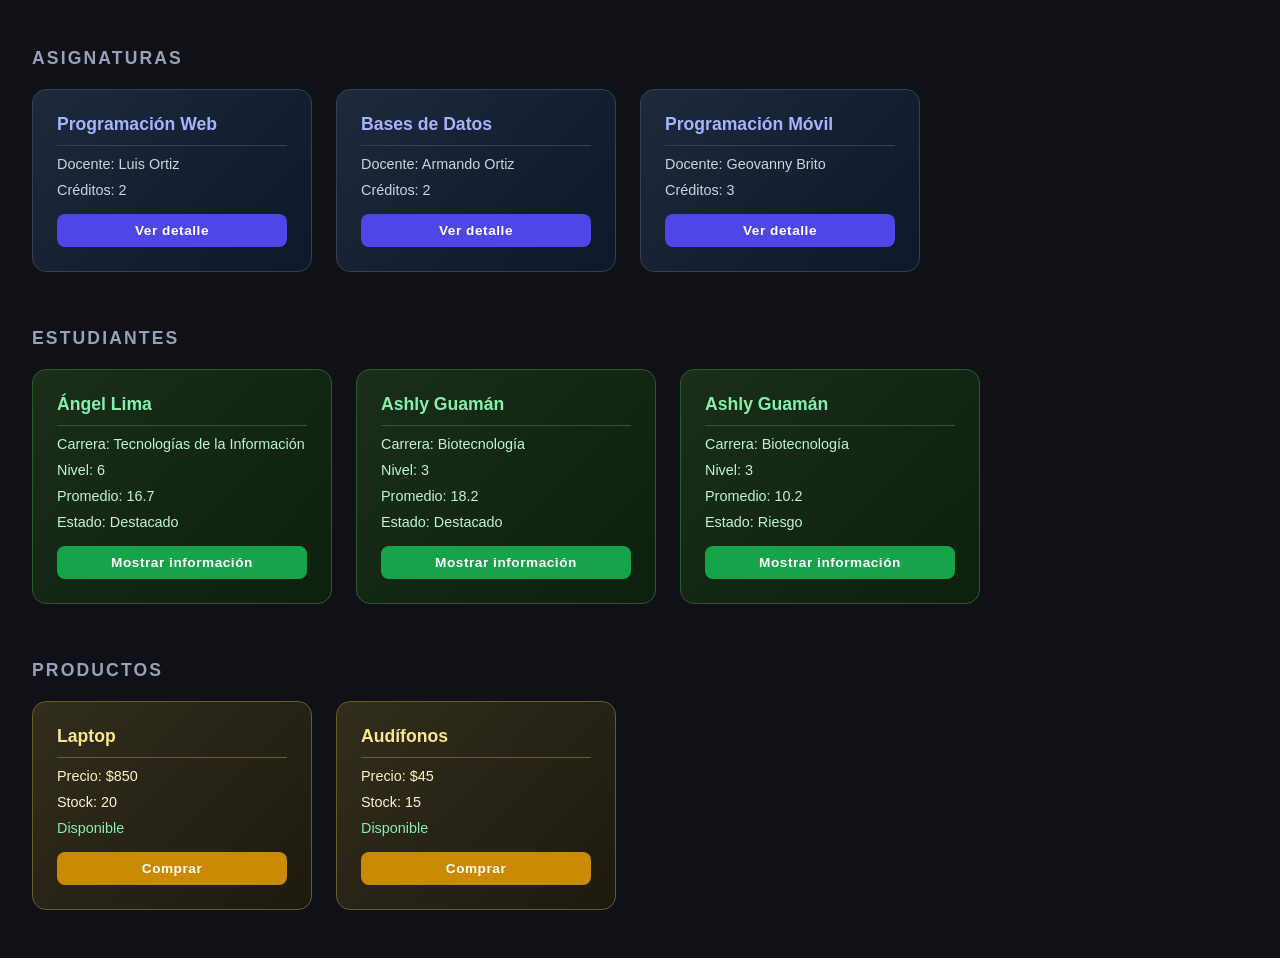
==== PRIMERPARCIAL/Shadow-DOM-Clase3/index.html @ 37ae3382 "carpeta del dia creada" ====
<!DOCTYPE html>
<html lang="es">
  <head>
    <meta charset="UTF-8" />
    <meta name="viewport" content="width=device-width, initial-scale=1.0" />
    <title>Taller 01 - Web Components</title>
    <link rel="stylesheet" href="styles.css" />
  </head>
  <body>

    <main>
      <section class="section-courses">
        <h1 class="section-title">Asignaturas</h1>
        <div class="card-row">
          <course-card name="Programación Web"   teacher="Luis Ortiz"     credits="2"></course-card>
          <course-card name="Bases de Datos"     teacher="Armando Ortiz"  credits="2"></course-card>
          <course-card name="Programación Móvil" teacher="Geovanny Brito" credits="3"></course-card>
        </div>
      </section>

      <section class="section-students">
        <h1 class="section-title">Estudiantes</h1>
        <div class="card-row">
          <student-card name="Ángel Lima"   career="Tecnologías de la Información" level="6" grade="16.7"></student-card>
          <student-card name="Ashly Guamán" career="Biotecnología"                 level="3" grade="18.2"></student-card>
          <student-card name="Ashly Guamán" career="Biotecnología"                 level="3" grade="10.2"></student-card>
        </div>
      </section>

      <section class="section-products">
        <h1 class="section-title">Productos</h1>
        <div class="card-row">
          <product-card name="Laptop" price="850" stock="20"></product-card>
          <product-card name="Audífonos" price="45" stock="15"></product-card>
        </div>
      </section>
    </main>

    <script src="app.js"></script>
  </body>
</html>
---- PRIMERPARCIAL/Shadow-DOM-Clase3/styles.css ----
/* ── Reset & base ─────────────────────────────────────────── */
*, *::before, *::after {
  box-sizing: border-box;
  margin: 0;
  padding: 0;
}

body {
  background-color: #0f1117;
  color: #e2e8f0;
  font-family: Arial, sans-serif;
  min-height: 100vh;
  padding: 48px 32px;
}

/* ── Layout ───────────────────────────────────────────────── */
main {
  display: flex;
  flex-direction: column;
  gap: 56px;
}

.section-title {
  font-size: 1.1rem;
  font-weight: 600;
  letter-spacing: 0.12em;
  text-transform: uppercase;
  color: #94a3b8;
  margin-bottom: 20px;
}

.card-row {
  display: flex;
  flex-wrap: wrap;
  gap: 24px;
}

/* ── Course card ──────────────────────────────────────────── */
.course-card {
  width: 280px;
  padding: 24px;
  background: linear-gradient(135deg, #1e293b 0%, #0f172a 100%);
  border: 1px solid #334155;
  border-radius: 14px;
  display: flex;
  flex-direction: column;
  gap: 10px;
  transition: transform 0.2s ease, box-shadow 0.2s ease;
}

.course-card:hover {
  transform: translateY(-4px);
  box-shadow: 0 8px 24px rgba(99, 102, 241, 0.25);
}

.course-card h2 {
  font-size: 1.1rem;
  color: #a5b4fc;
  border-bottom: 1px solid #334155;
  padding-bottom: 10px;
}

.course-card p {
  font-size: 0.9rem;
  color: #cbd5e1;
}

.course-card button {
  margin-top: 6px;
  padding: 9px 0;
  width: 100%;
  background-color: #4f46e5;
  color: #fff;
  border: none;
  border-radius: 8px;
  font-size: 0.85rem;
  font-weight: 600;
  letter-spacing: 0.04em;
  cursor: pointer;
  transition: background-color 0.2s ease;
}

.course-card button:hover {
  background-color: #6366f1;
}

/* ── Student card ─────────────────────────────────────────── */
.student-card {
  width: 300px;
  padding: 24px;
  background: linear-gradient(135deg, #1a2e1a 0%, #0d1f0d 100%);
  border: 1px solid #2d5a2d;
  border-radius: 14px;
  display: flex;
  flex-direction: column;
  gap: 10px;
  transition: transform 0.2s ease, box-shadow 0.2s ease;
}

.student-card:hover {
  transform: translateY(-4px);
  box-shadow: 0 8px 24px rgba(34, 197, 94, 0.2);
}

.student-card h2 {
  font-size: 1.1rem;
  color: #86efac;
  border-bottom: 1px solid #2d5a2d;
  padding-bottom: 10px;
}

.student-card p {
  font-size: 0.9rem;
  color: #bbf7d0;
}

.student-card button {
  margin-top: 6px;
  padding: 9px 0;
  width: 100%;
  background-color: #16a34a;
  color: #fff;
  border: none;
  border-radius: 8px;
  font-size: 0.85rem;
  font-weight: 600;
  letter-spacing: 0.04em;
  cursor: pointer;
  transition: background-color 0.2s ease;
}

.student-card button:hover {
  background-color: #22c55e;
}

/* ── Product card ─────────────────────────────────────────── */
.product-card {
  width: 280px;
  padding: 24px;
  background: linear-gradient(135deg, #312e1e 0%, #1c190f 100%);
  border: 1px solid #665d2e;
  border-radius: 14px;
  display: flex;
  flex-direction: column;
  gap: 10px;
  transition: transform 0.2s ease, box-shadow 0.2s ease;
}

.product-card:hover {
  transform: translateY(-4px);
  box-shadow: 0 8px 24px rgba(234, 179, 8, 0.2);
}

.product-card h2 {
  font-size: 1.1rem;
  color: #fde68a;
  border-bottom: 1px solid #665d2e;
  padding-bottom: 10px;
}

.product-card p {
  font-size: 0.9rem;
  color: #fef3c7;
}

.product-card .product-status.available {
  color: #86efac;
}

.product-card .product-status.unavailable {
  color: #fca5a5;
}

.product-card button {
  margin-top: 6px;
  padding: 9px 0;
  width: 100%;
  background-color: #ca8a04;
  color: #fff;
  border: none;
  border-radius: 8px;
  font-size: 0.85rem;
  font-weight: 600;
  letter-spacing: 0.04em;
  cursor: pointer;
  transition: background-color 0.2s ease;
}

.product-card button:hover:not(:disabled) {
  background-color: #eab308;
}

.product-card button:disabled {
  background-color: #475569;
  cursor: not-allowed;
}
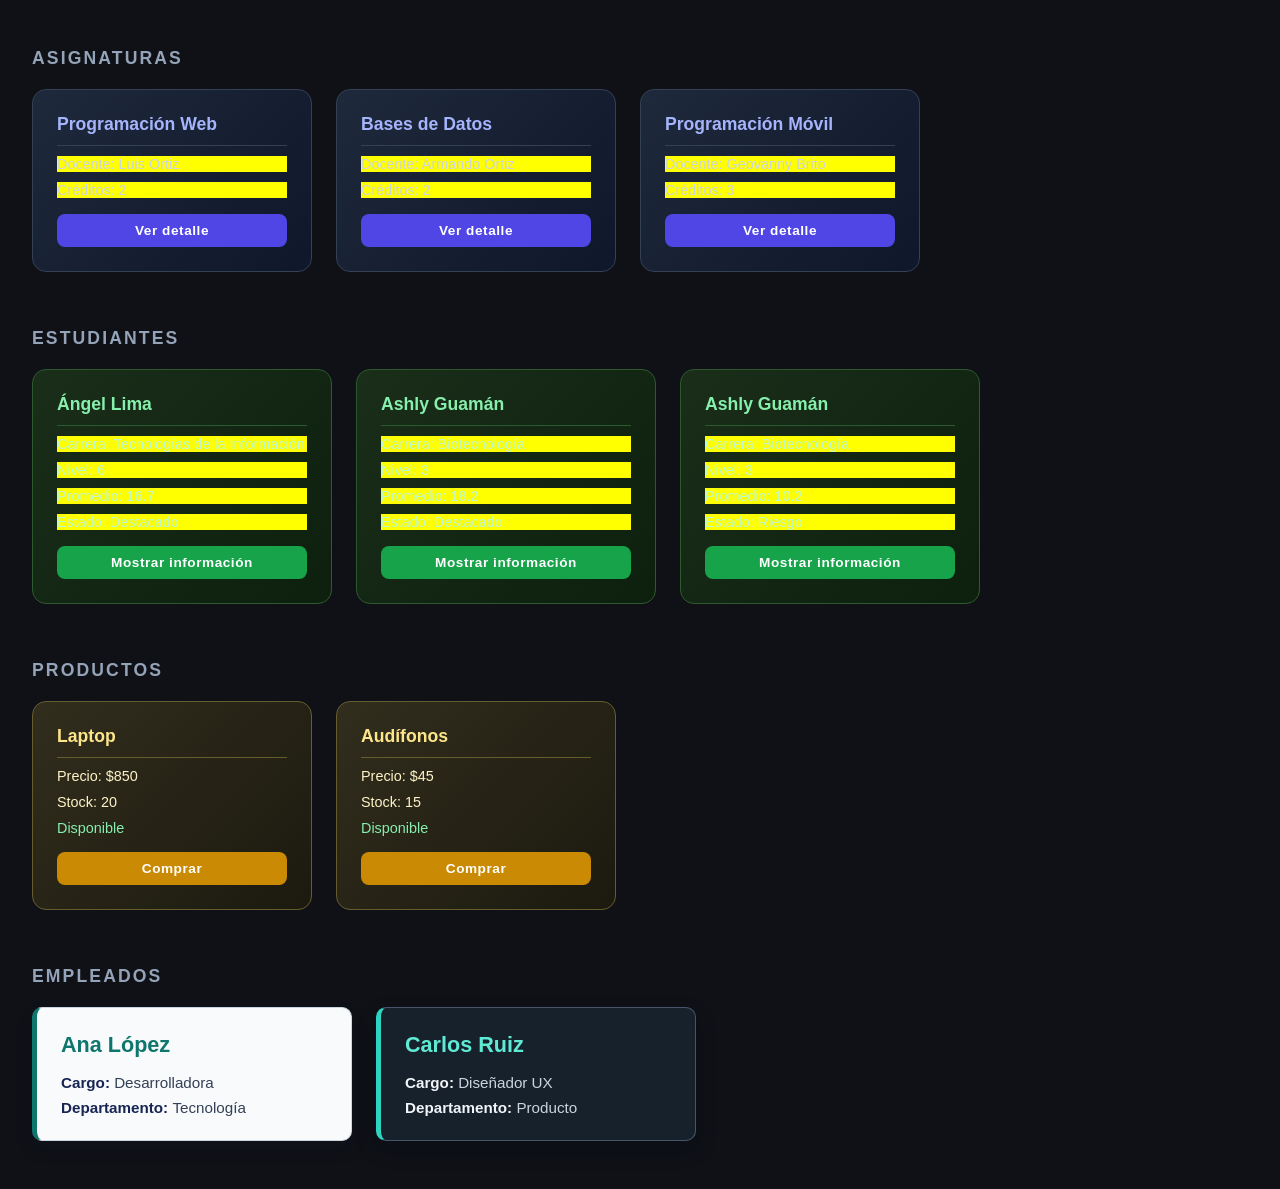
==== commit 81e147ac: "Completé el ejemplo de Clase 3 con employee-card, sus atributos name, position y department, y los t" ====
--- a/PRIMERPARCIAL/Shadow-DOM-Clase3/index.html
+++ b/PRIMERPARCIAL/Shadow-DOM-Clase3/index.html
@@ -34,6 +34,23 @@
           <product-card name="Audífonos" price="45" stock="15"></product-card>
         </div>
       </section>
+
+      <section class="section-employees">
+        <h1 class="section-title">Empleados</h1>
+        <div class="card-row">
+          <employee-card
+            name="Ana López"
+            position="Desarrolladora"
+            department="Tecnología">
+          </employee-card>
+          <employee-card
+            name="Carlos Ruiz"
+            position="Diseñador UX"
+            department="Producto"
+            theme="dark">
+          </employee-card>
+        </div>
+      </section>
     </main>
 
     <script src="app.js"></script>
--- a/PRIMERPARCIAL/Shadow-DOM-Clase3/styles.css
+++ b/PRIMERPARCIAL/Shadow-DOM-Clase3/styles.css
@@ -133,64 +133,11 @@
   background-color: #22c55e;
 }
 
-/* ── Product card ─────────────────────────────────────────── */
-.product-card {
-  width: 280px;
-  padding: 24px;
-  background: linear-gradient(135deg, #312e1e 0%, #1c190f 100%);
-  border: 1px solid #665d2e;
-  border-radius: 14px;
-  display: flex;
-  flex-direction: column;
-  gap: 10px;
-  transition: transform 0.2s ease, box-shadow 0.2s ease;
+h2 {
+  color: red;
+  font-size: 50px;
 }
 
-.product-card:hover {
-  transform: translateY(-4px);
-  box-shadow: 0 8px 24px rgba(234, 179, 8, 0.2);
+p {
+  background: yellow;
 }
-
-.product-card h2 {
-  font-size: 1.1rem;
-  color: #fde68a;
-  border-bottom: 1px solid #665d2e;
-  padding-bottom: 10px;
-}
-
-.product-card p {
-  font-size: 0.9rem;
-  color: #fef3c7;
-}
-
-.product-card .product-status.available {
-  color: #86efac;
-}
-
-.product-card .product-status.unavailable {
-  color: #fca5a5;
-}
-
-.product-card button {
-  margin-top: 6px;
-  padding: 9px 0;
-  width: 100%;
-  background-color: #ca8a04;
-  color: #fff;
-  border: none;
-  border-radius: 8px;
-  font-size: 0.85rem;
-  font-weight: 600;
-  letter-spacing: 0.04em;
-  cursor: pointer;
-  transition: background-color 0.2s ease;
-}
-
-.product-card button:hover:not(:disabled) {
-  background-color: #eab308;
-}
-
-.product-card button:disabled {
-  background-color: #475569;
-  cursor: not-allowed;
-}
